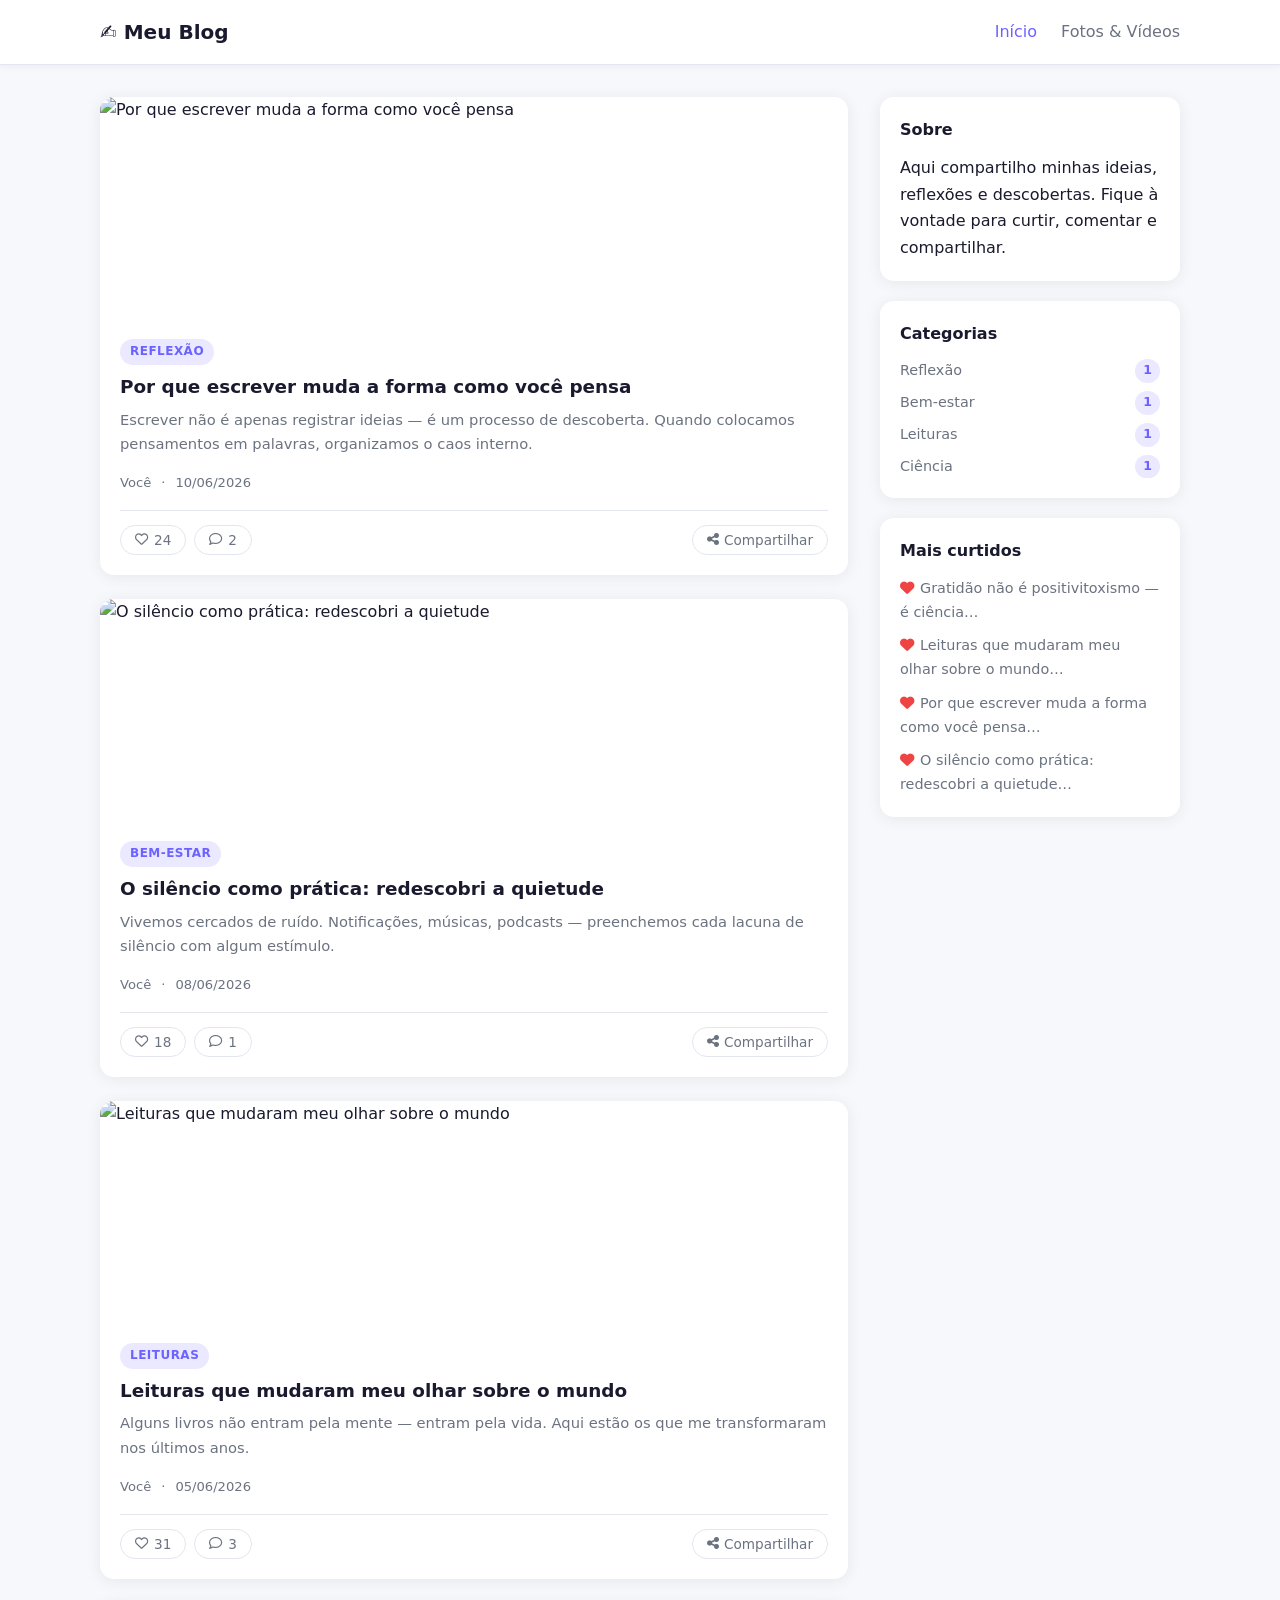
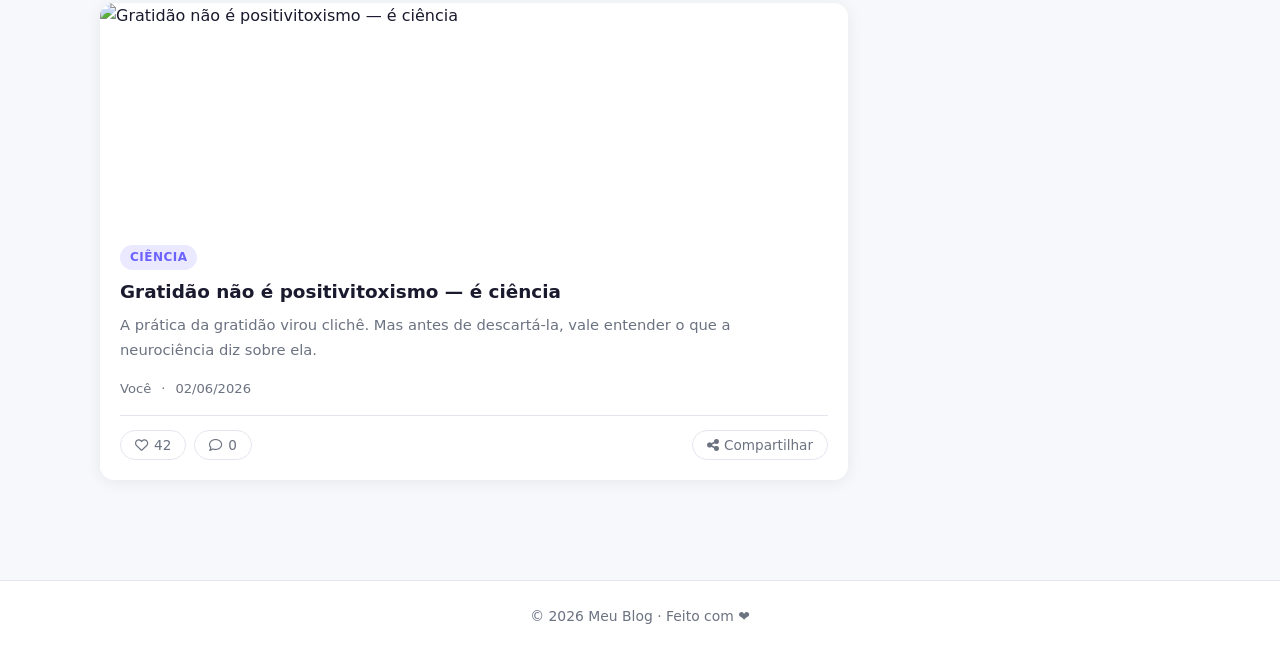
==== index.html @ 8af07c34 "Add files via upload" ====
<!DOCTYPE html>
<html lang="pt-BR">
<head>
  <meta charset="UTF-8" />
  <meta name="viewport" content="width=device-width, initial-scale=1.0" />
  <title>Meu Blog</title>
  <link rel="stylesheet" href="css/style.css" />
  <link rel="stylesheet" href="https://cdnjs.cloudflare.com/ajax/libs/font-awesome/6.5.0/css/all.min.css" />
</head>
<body>
  <header class="site-header">
    <div class="container">
      <div class="header-inner">
        <a href="index.html" class="logo">✍️ Meu Blog</a>
        <nav class="main-nav">
          <a href="index.html" class="active">Início</a>
          <a href="midia.html">Fotos &amp; Vídeos</a>
        </nav>
        <button class="hamburger" id="hamburger" aria-label="Menu">
          <i class="fas fa-bars"></i>
        </button>
      </div>
    </div>
  </header>

  <main class="container main-layout">
    <section class="posts-feed" id="posts-feed">
      <!-- Posts rendered by JS -->
    </section>

    <aside class="sidebar">
      <div class="sidebar-card">
        <h3>Sobre</h3>
        <p>Aqui compartilho minhas ideias, reflexões e descobertas. Fique à vontade para curtir, comentar e compartilhar.</p>
      </div>
      <div class="sidebar-card">
        <h3>Categorias</h3>
        <ul class="category-list" id="category-list"></ul>
      </div>
      <div class="sidebar-card">
        <h3>Mais curtidos</h3>
        <ul class="top-liked" id="top-liked"></ul>
      </div>
    </aside>
  </main>

  <!-- Post Modal -->
  <div class="modal-overlay" id="modal-overlay">
    <div class="modal" id="post-modal">
      <button class="modal-close" id="modal-close"><i class="fas fa-times"></i></button>
      <div id="modal-content"></div>
    </div>
  </div>

  <footer class="site-footer">
    <div class="container">
      <p>© 2026 Meu Blog · Feito com ❤️</p>
    </div>
  </footer>

  <script src="js/data.js"></script>
  <script src="js/blog.js"></script>
</body>
</html>
---- css/style.css ----
/* ── Reset & Base ── */
*, *::before, *::after { box-sizing: border-box; margin: 0; padding: 0; }

:root {
  --accent: #6C63FF;
  --accent-light: #EAE9FF;
  --bg: #F7F8FC;
  --surface: #FFFFFF;
  --border: #E4E6EF;
  --text: #1A1A2E;
  --muted: #6B7280;
  --danger: #EF4444;
  --like-active: #EF4444;
  --radius: 14px;
  --shadow: 0 2px 16px rgba(0,0,0,.07);
  --transition: .2s ease;
}

html { scroll-behavior: smooth; }

body {
  font-family: 'Segoe UI', system-ui, sans-serif;
  background: var(--bg);
  color: var(--text);
  line-height: 1.65;
  font-size: 16px;
}

a { color: var(--accent); text-decoration: none; }
a:hover { text-decoration: underline; }

img, video { max-width: 100%; display: block; border-radius: var(--radius); }

/* ── Layout ── */
.container { max-width: 1120px; margin: 0 auto; padding: 0 20px; }

.main-layout {
  display: grid;
  grid-template-columns: 1fr 300px;
  gap: 32px;
  padding-top: 32px;
  padding-bottom: 60px;
}

@media (max-width: 900px) {
  .main-layout { grid-template-columns: 1fr; }
  .sidebar { display: none; }
}

/* ── Header ── */
.site-header {
  background: var(--surface);
  border-bottom: 1px solid var(--border);
  position: sticky;
  top: 0;
  z-index: 100;
  box-shadow: 0 1px 8px rgba(0,0,0,.06);
}

.header-inner {
  display: flex;
  align-items: center;
  justify-content: space-between;
  height: 64px;
  gap: 24px;
}

.logo {
  font-size: 1.25rem;
  font-weight: 700;
  color: var(--text);
  white-space: nowrap;
}
.logo:hover { text-decoration: none; }

.main-nav { display: flex; gap: 24px; }
.main-nav a {
  color: var(--muted);
  font-weight: 500;
  transition: color var(--transition);
}
.main-nav a:hover, .main-nav a.active { color: var(--accent); text-decoration: none; }

.hamburger {
  display: none;
  background: none;
  border: none;
  font-size: 1.3rem;
  cursor: pointer;
  color: var(--text);
}

@media (max-width: 600px) {
  .hamburger { display: block; }
  .main-nav {
    display: none;
    position: absolute;
    top: 64px; left: 0; right: 0;
    background: var(--surface);
    border-bottom: 1px solid var(--border);
    flex-direction: column;
    gap: 0;
    padding: 12px 0;
  }
  .main-nav.open { display: flex; }
  .main-nav a { padding: 12px 24px; }
}

/* ── Cards ── */
.post-card {
  background: var(--surface);
  border-radius: var(--radius);
  box-shadow: var(--shadow);
  overflow: hidden;
  transition: transform var(--transition), box-shadow var(--transition);
  cursor: pointer;
}
.post-card:hover {
  transform: translateY(-3px);
  box-shadow: 0 6px 24px rgba(108,99,255,.13);
}

.post-card img { width: 100%; height: 220px; object-fit: cover; border-radius: 0; }

.post-card-body { padding: 20px; }

.post-category {
  display: inline-block;
  background: var(--accent-light);
  color: var(--accent);
  font-size: .75rem;
  font-weight: 600;
  padding: 3px 10px;
  border-radius: 20px;
  margin-bottom: 10px;
  text-transform: uppercase;
  letter-spacing: .04em;
}

.post-card-body h2 {
  font-size: 1.15rem;
  font-weight: 700;
  margin-bottom: 8px;
  line-height: 1.35;
}

.post-excerpt { color: var(--muted); font-size: .92rem; margin-bottom: 16px; }

.post-meta {
  display: flex;
  align-items: center;
  gap: 10px;
  font-size: .82rem;
  color: var(--muted);
  margin-bottom: 16px;
}
.post-meta .author-avatar {
  width: 28px; height: 28px;
  border-radius: 50%;
  object-fit: cover;
}

.post-actions {
  display: flex;
  align-items: center;
  gap: 8px;
  border-top: 1px solid var(--border);
  padding-top: 14px;
}

.action-btn {
  display: flex;
  align-items: center;
  gap: 5px;
  background: none;
  border: 1px solid var(--border);
  border-radius: 20px;
  padding: 6px 14px;
  font-size: .85rem;
  cursor: pointer;
  color: var(--muted);
  transition: all var(--transition);
  font-family: inherit;
}
.action-btn:hover { border-color: var(--accent); color: var(--accent); background: var(--accent-light); }

.action-btn.like-btn.liked { color: var(--like-active); border-color: var(--like-active); background: #FEF2F2; }
.action-btn.like-btn.liked i { animation: heartPop .3s ease; }

@keyframes heartPop {
  0% { transform: scale(1); }
  50% { transform: scale(1.5); }
  100% { transform: scale(1); }
}

.share-btn { margin-left: auto; }

/* ── Sidebar ── */
.sidebar { display: flex; flex-direction: column; gap: 20px; }

.sidebar-card {
  background: var(--surface);
  border-radius: var(--radius);
  box-shadow: var(--shadow);
  padding: 20px;
}
.sidebar-card h3 { font-size: 1rem; margin-bottom: 12px; font-weight: 700; }

.category-list { list-style: none; display: flex; flex-direction: column; gap: 8px; }
.category-list li {
  display: flex;
  justify-content: space-between;
  font-size: .9rem;
}
.category-list li a { color: var(--muted); }
.category-list li a:hover { color: var(--accent); }
.category-list li span {
  background: var(--accent-light);
  color: var(--accent);
  border-radius: 20px;
  padding: 1px 8px;
  font-size: .78rem;
  font-weight: 600;
}

.top-liked { list-style: none; display: flex; flex-direction: column; gap: 10px; }
.top-liked li { font-size: .9rem; color: var(--muted); cursor: pointer; }
.top-liked li:hover { color: var(--accent); }
.top-liked li i { color: var(--like-active); margin-right: 6px; }

/* ── Post Feed ── */
.posts-feed { display: flex; flex-direction: column; gap: 24px; }

/* ── Modal ── */
.modal-overlay {
  display: none;
  position: fixed;
  inset: 0;
  background: rgba(0,0,0,.5);
  z-index: 200;
  align-items: flex-start;
  justify-content: center;
  padding: 32px 16px;
  overflow-y: auto;
}
.modal-overlay.open { display: flex; }

.modal {
  background: var(--surface);
  border-radius: var(--radius);
  max-width: 720px;
  width: 100%;
  padding: 32px;
  position: relative;
  animation: slideUp .25s ease;
}

@keyframes slideUp {
  from { opacity: 0; transform: translateY(30px); }
  to   { opacity: 1; transform: translateY(0); }
}

.modal-close {
  position: absolute;
  top: 16px; right: 16px;
  background: var(--bg);
  border: none;
  border-radius: 50%;
  width: 36px; height: 36px;
  font-size: 1rem;
  cursor: pointer;
  color: var(--muted);
  display: flex; align-items: center; justify-content: center;
  transition: background var(--transition);
}
.modal-close:hover { background: var(--border); }

.modal-post-img { width: 100%; max-height: 400px; object-fit: cover; border-radius: var(--radius); margin-bottom: 20px; }
.modal-post-title { font-size: 1.6rem; font-weight: 800; margin-bottom: 10px; }
.modal-post-meta { color: var(--muted); font-size: .87rem; margin-bottom: 20px; }
.modal-post-body { color: var(--text); line-height: 1.8; margin-bottom: 24px; }
.modal-post-body p { margin-bottom: 12px; }

.modal-actions {
  display: flex;
  gap: 8px;
  margin-bottom: 28px;
  flex-wrap: wrap;
}

/* ── Comments ── */
.comments-section h3 { font-size: 1.05rem; font-weight: 700; margin-bottom: 16px; }

.comment-form { display: flex; gap: 10px; margin-bottom: 20px; }
.comment-form input {
  flex: 1;
  padding: 10px 16px;
  border: 1px solid var(--border);
  border-radius: 24px;
  font-size: .9rem;
  font-family: inherit;
  outline: none;
  transition: border-color var(--transition);
}
.comment-form input:focus { border-color: var(--accent); }
.comment-form button {
  background: var(--accent);
  color: #fff;
  border: none;
  border-radius: 24px;
  padding: 10px 20px;
  font-size: .9rem;
  font-family: inherit;
  cursor: pointer;
  transition: opacity var(--transition);
}
.comment-form button:hover { opacity: .85; }

.comments-list { display: flex; flex-direction: column; gap: 12px; }
.comment-item {
  display: flex;
  gap: 10px;
  background: var(--bg);
  border-radius: 10px;
  padding: 12px;
}
.comment-avatar {
  width: 36px; height: 36px;
  border-radius: 50%;
  background: var(--accent-light);
  display: flex; align-items: center; justify-content: center;
  font-size: .85rem;
  font-weight: 700;
  color: var(--accent);
  flex-shrink: 0;
}
.comment-body strong { font-size: .88rem; }
.comment-body p { font-size: .88rem; color: var(--muted); margin-top: 2px; }
.comment-body time { font-size: .78rem; color: #bbb; margin-left: 6px; }

/* ── Share Toast ── */
.toast {
  position: fixed;
  bottom: 28px; left: 50%;
  transform: translateX(-50%) translateY(60px);
  background: var(--text);
  color: #fff;
  padding: 12px 24px;
  border-radius: 30px;
  font-size: .9rem;
  opacity: 0;
  transition: all .3s ease;
  z-index: 999;
  white-space: nowrap;
}
.toast.show { opacity: 1; transform: translateX(-50%) translateY(0); }

/* ── Footer ── */
.site-footer {
  background: var(--surface);
  border-top: 1px solid var(--border);
  padding: 24px 0;
  text-align: center;
  color: var(--muted);
  font-size: .87rem;
  margin-top: 40px;
}

/* ══════════════════════════════
   MEDIA PAGE
══════════════════════════════ */
.media-header {
  padding: 32px 0 24px;
  display: flex;
  flex-wrap: wrap;
  align-items: center;
  gap: 16px;
}
.media-header h1 { font-size: 1.8rem; font-weight: 800; flex: 1 0 100%; }

.media-filters, .timeline-view-toggle {
  display: flex; gap: 8px; flex-wrap: wrap;
}

.filter-btn, .view-btn {
  background: var(--surface);
  border: 1px solid var(--border);
  border-radius: 24px;
  padding: 7px 18px;
  font-size: .87rem;
  cursor: pointer;
  font-family: inherit;
  color: var(--muted);
  transition: all var(--transition);
  display: flex; align-items: center; gap: 6px;
}
.filter-btn:hover, .view-btn:hover { border-color: var(--accent); color: var(--accent); }
.filter-btn.active, .view-btn.active {
  background: var(--accent);
  border-color: var(--accent);
  color: #fff;
}

/* ── Timeline ── */
.timeline { padding-bottom: 60px; }

.timeline-group { margin-bottom: 40px; }

.timeline-label {
  display: flex;
  align-items: center;
  gap: 12px;
  margin-bottom: 20px;
}

.timeline-dot {
  width: 14px; height: 14px;
  border-radius: 50%;
  background: var(--accent);
  flex-shrink: 0;
}

.timeline-label-text {
  font-size: 1.05rem;
  font-weight: 700;
  color: var(--text);
}
.timeline-label-sub {
  font-size: .82rem;
  color: var(--muted);
  margin-left: 4px;
}

.timeline-track {
  position: relative;
  padding-left: 28px;
}
.timeline-track::before {
  content: '';
  position: absolute;
  left: 6px; top: 0; bottom: 0;
  width: 2px;
  background: var(--border);
  border-radius: 1px;
}

.timeline-grid {
  display: grid;
  grid-template-columns: repeat(auto-fill, minmax(220px, 1fr));
  gap: 16px;
}

.media-item {
  background: var(--surface);
  border-radius: var(--radius);
  box-shadow: var(--shadow);
  overflow: hidden;
  cursor: pointer;
  transition: transform var(--transition), box-shadow var(--transition);
}
.media-item:hover {
  transform: translateY(-3px);
  box-shadow: 0 6px 24px rgba(108,99,255,.15);
}

.media-thumb {
  position: relative;
  width: 100%;
  padding-top: 66%;
  overflow: hidden;
  background: var(--bg);
}
.media-thumb img, .media-thumb video {
  position: absolute;
  inset: 0;
  width: 100%; height: 100%;
  object-fit: cover;
  border-radius: 0;
}
.media-thumb .play-icon {
  position: absolute;
  inset: 0;
  display: flex; align-items: center; justify-content: center;
  background: rgba(0,0,0,.35);
  color: #fff;
  font-size: 2rem;
  pointer-events: none;
}

.media-item-info {
  padding: 10px 12px;
  font-size: .82rem;
  color: var(--muted);
  display: flex; align-items: center; gap: 6px;
}
.media-type-badge {
  background: var(--accent-light);
  color: var(--accent);
  border-radius: 20px;
  padding: 2px 8px;
  font-size: .72rem;
  font-weight: 600;
  text-transform: uppercase;
}

/* ── Lightbox ── */
.lightbox {
  display: none;
  position: fixed;
  inset: 0;
  background: rgba(0,0,0,.92);
  z-index: 300;
  align-items: center;
  justify-content: center;
}
.lightbox.open { display: flex; flex-direction: column; }

.lightbox-content img,
.lightbox-content video {
  max-height: 80vh;
  max-width: 90vw;
  border-radius: var(--radius);
  object-fit: contain;
}

.lightbox-close, .lightbox-prev, .lightbox-next {
  position: absolute;
  background: rgba(255,255,255,.12);
  border: none;
  color: #fff;
  font-size: 1.2rem;
  border-radius: 50%;
  width: 44px; height: 44px;
  cursor: pointer;
  display: flex; align-items: center; justify-content: center;
  transition: background var(--transition);
}
.lightbox-close:hover, .lightbox-prev:hover, .lightbox-next:hover { background: rgba(255,255,255,.25); }
.lightbox-close { top: 20px; right: 20px; }
.lightbox-prev { left: 16px; top: 50%; transform: translateY(-50%); }
.lightbox-next { right: 16px; top: 50%; transform: translateY(-50%); }

.lightbox-caption {
  color: rgba(255,255,255,.7);
  font-size: .9rem;
  margin-top: 14px;
  text-align: center;
}

/* ── Responsive ── */
@media (max-width: 600px) {
  .modal { padding: 20px; }
  .modal-post-title { font-size: 1.25rem; }
  .timeline-grid { grid-template-columns: repeat(2, 1fr); gap: 10px; }
  .media-header { gap: 12px; }
}
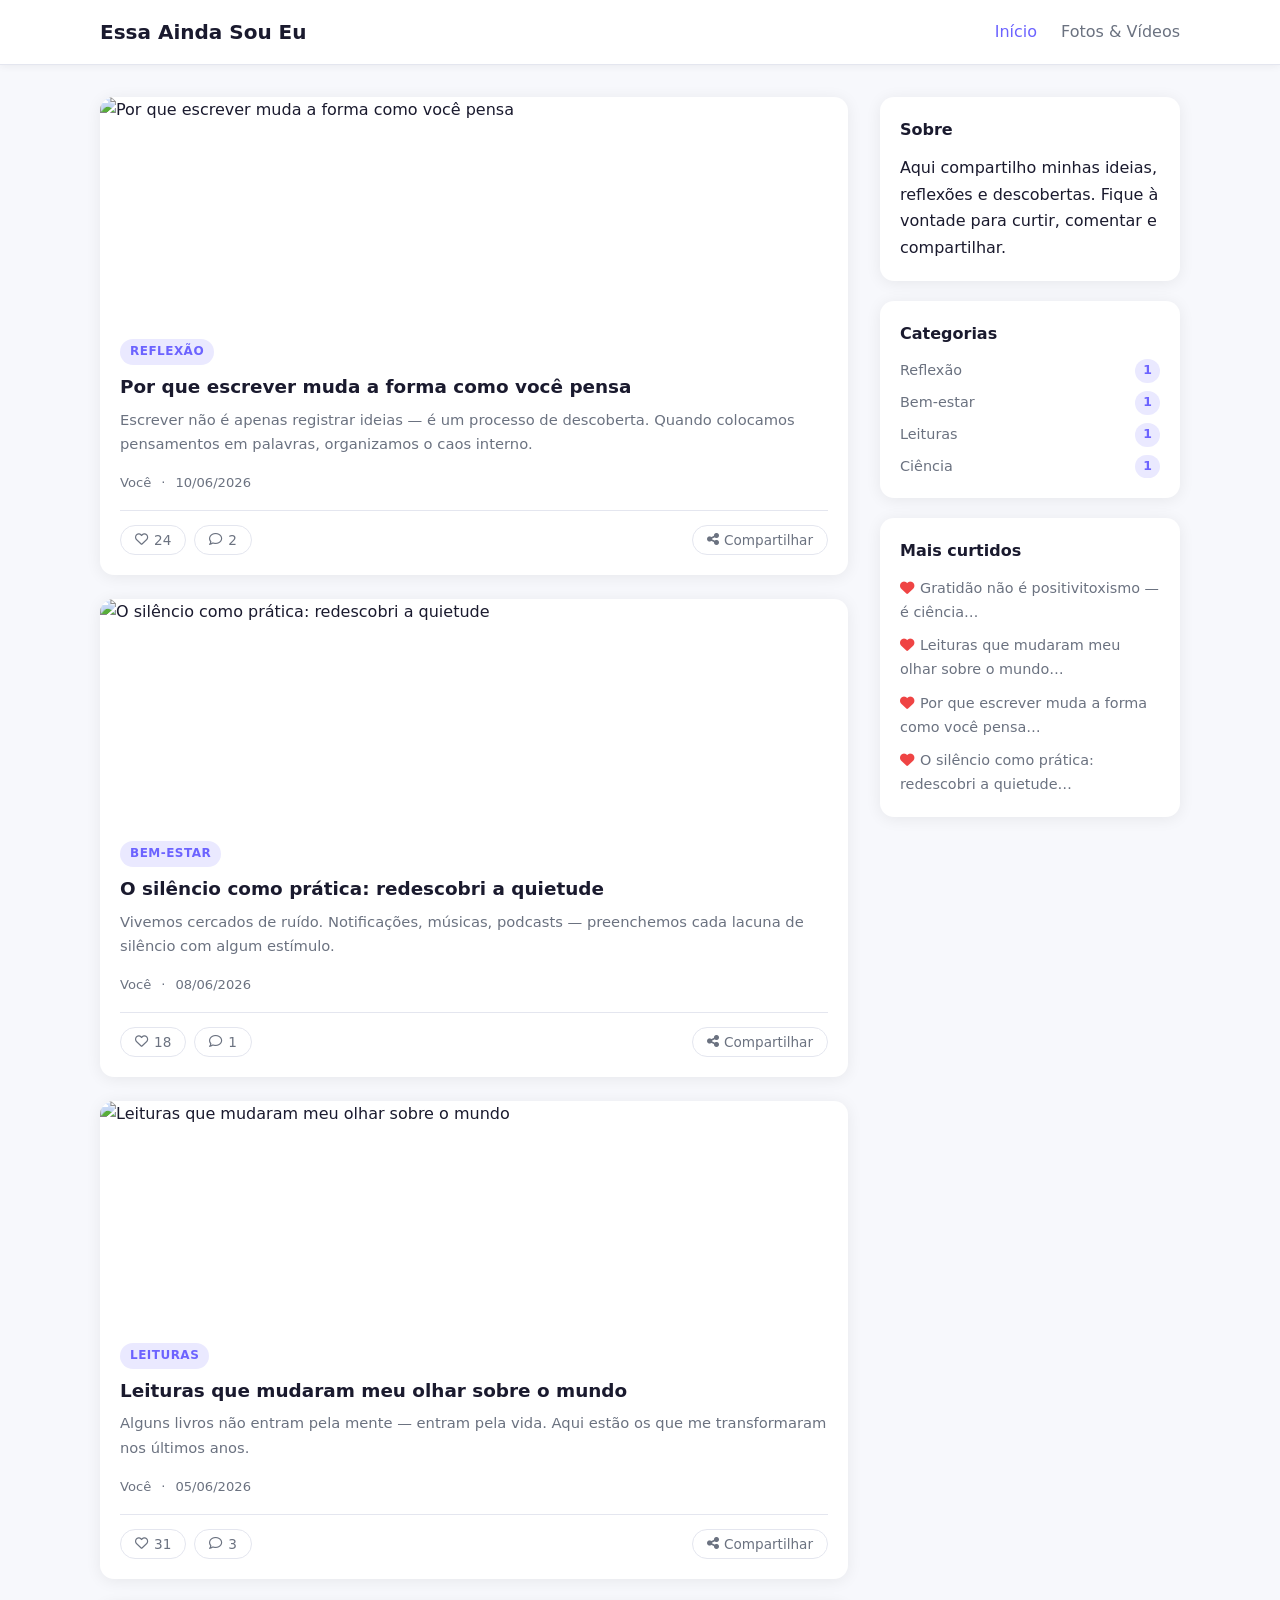
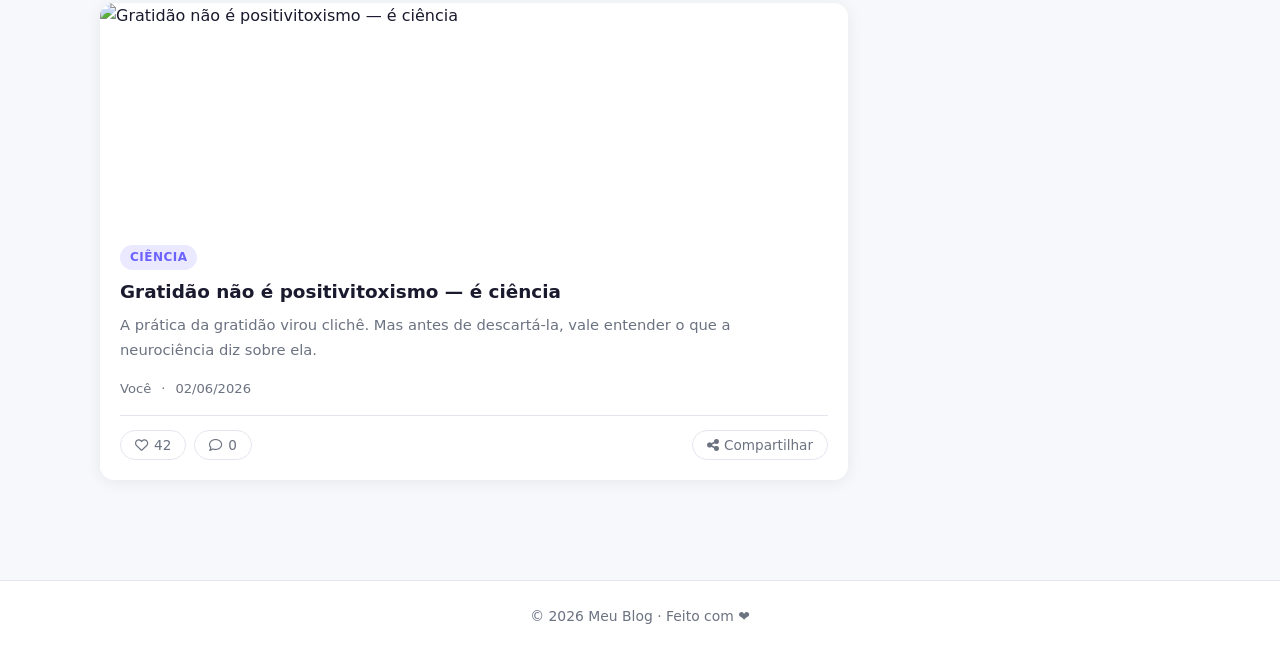
==== commit bd4063e2: "Update index.html" ====
--- a/index.html
+++ b/index.html
@@ -3,7 +3,7 @@
 <head>
   <meta charset="UTF-8" />
   <meta name="viewport" content="width=device-width, initial-scale=1.0" />
-  <title>Meu Blog</title>
+  <title>Essa Ainda Sou Eu</title>
   <link rel="stylesheet" href="css/style.css" />
   <link rel="stylesheet" href="https://cdnjs.cloudflare.com/ajax/libs/font-awesome/6.5.0/css/all.min.css" />
 </head>
@@ -11,7 +11,7 @@
   <header class="site-header">
     <div class="container">
       <div class="header-inner">
-        <a href="index.html" class="logo">✍️ Meu Blog</a>
+        <a href="index.html" class="logo">Essa Ainda Sou Eu</a>
         <nav class="main-nav">
           <a href="index.html" class="active">Início</a>
           <a href="midia.html">Fotos &amp; Vídeos</a>
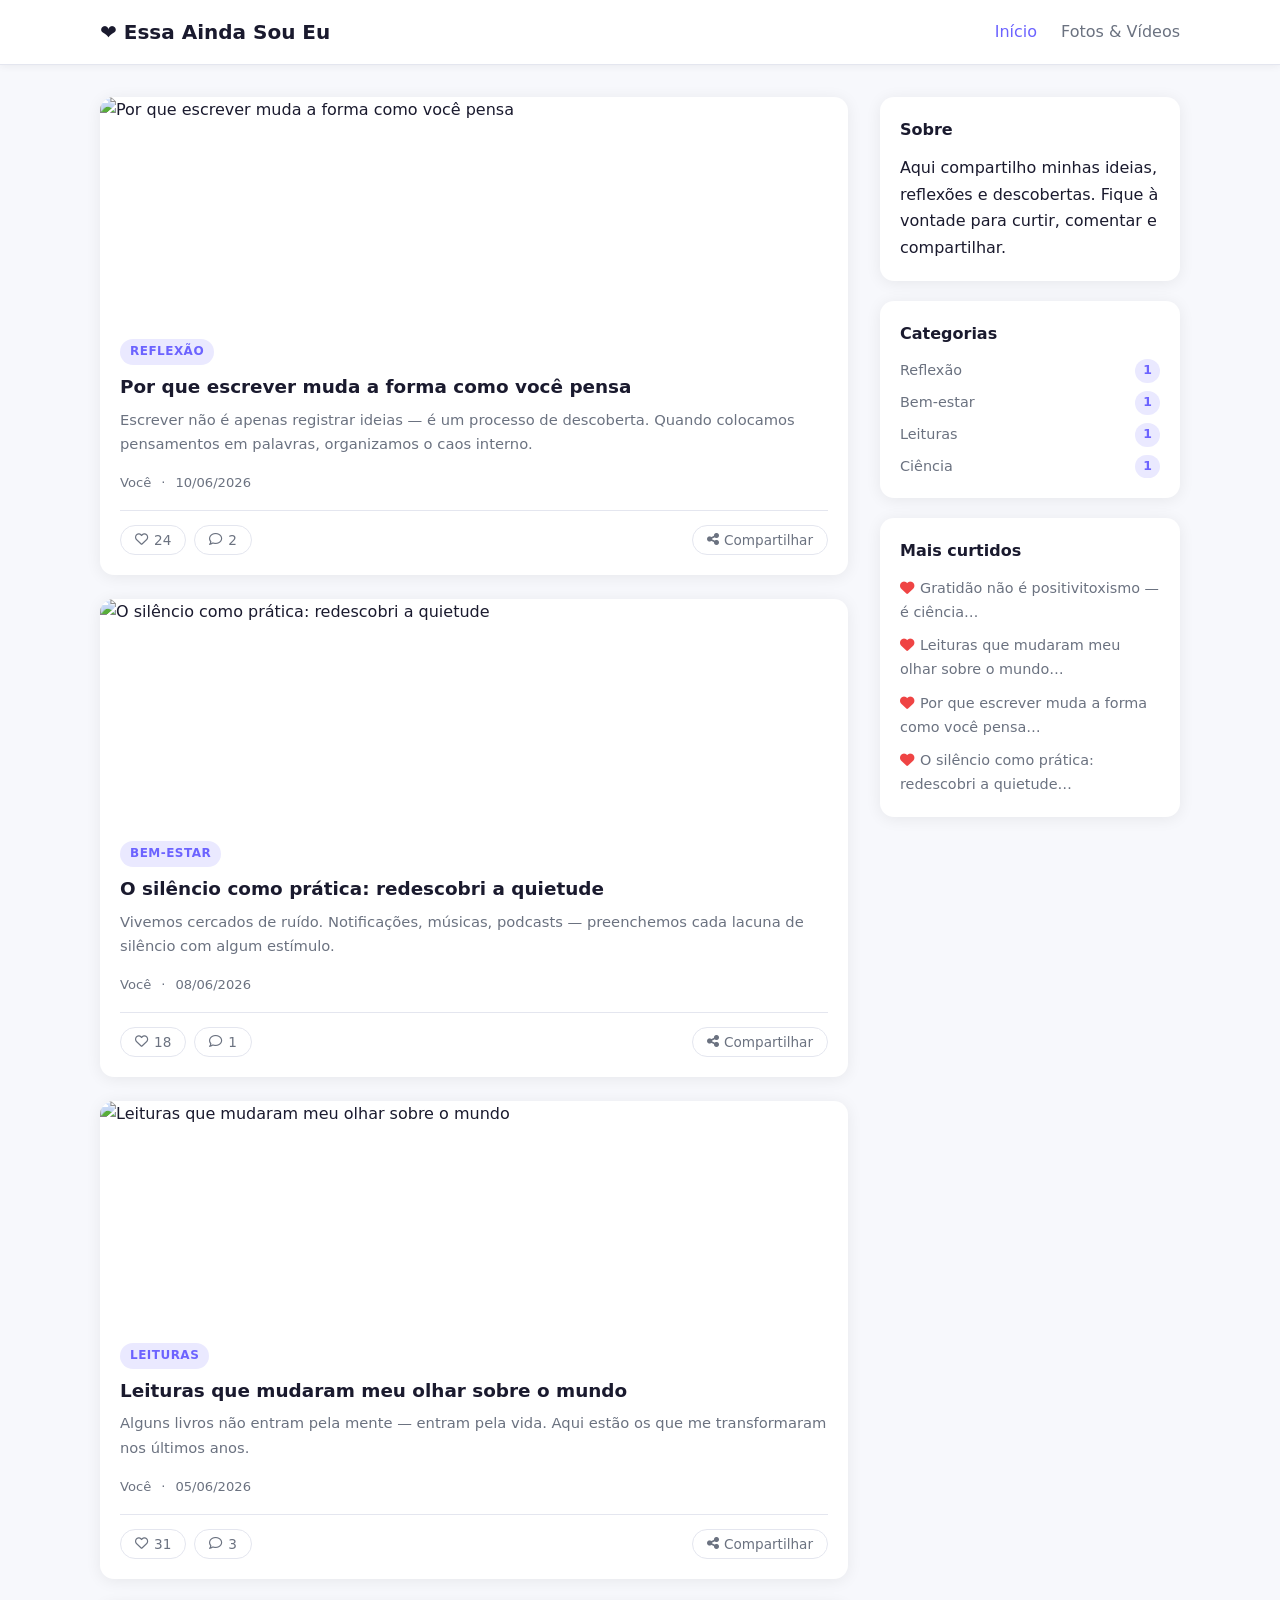
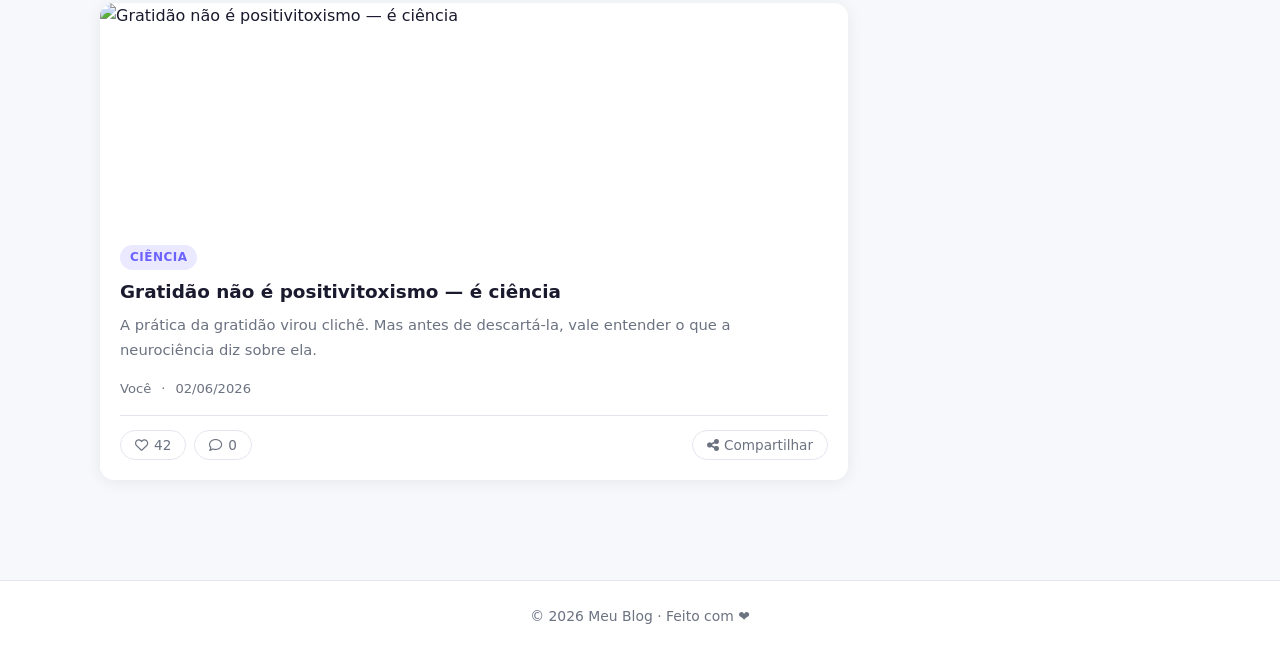
==== commit d4288e37: "Update index.html" ====
--- a/index.html
+++ b/index.html
@@ -3,7 +3,7 @@
 <head>
   <meta charset="UTF-8" />
   <meta name="viewport" content="width=device-width, initial-scale=1.0" />
-  <title>Essa Ainda Sou Eu</title>
+  <title>❤️ Essa Ainda Sou Eu</title>
   <link rel="stylesheet" href="css/style.css" />
   <link rel="stylesheet" href="https://cdnjs.cloudflare.com/ajax/libs/font-awesome/6.5.0/css/all.min.css" />
 </head>
@@ -11,7 +11,7 @@
   <header class="site-header">
     <div class="container">
       <div class="header-inner">
-        <a href="index.html" class="logo">Essa Ainda Sou Eu</a>
+        <a href="index.html" class="logo">❤️ Essa Ainda Sou Eu</a>
         <nav class="main-nav">
           <a href="index.html" class="active">Início</a>
           <a href="midia.html">Fotos &amp; Vídeos</a>
